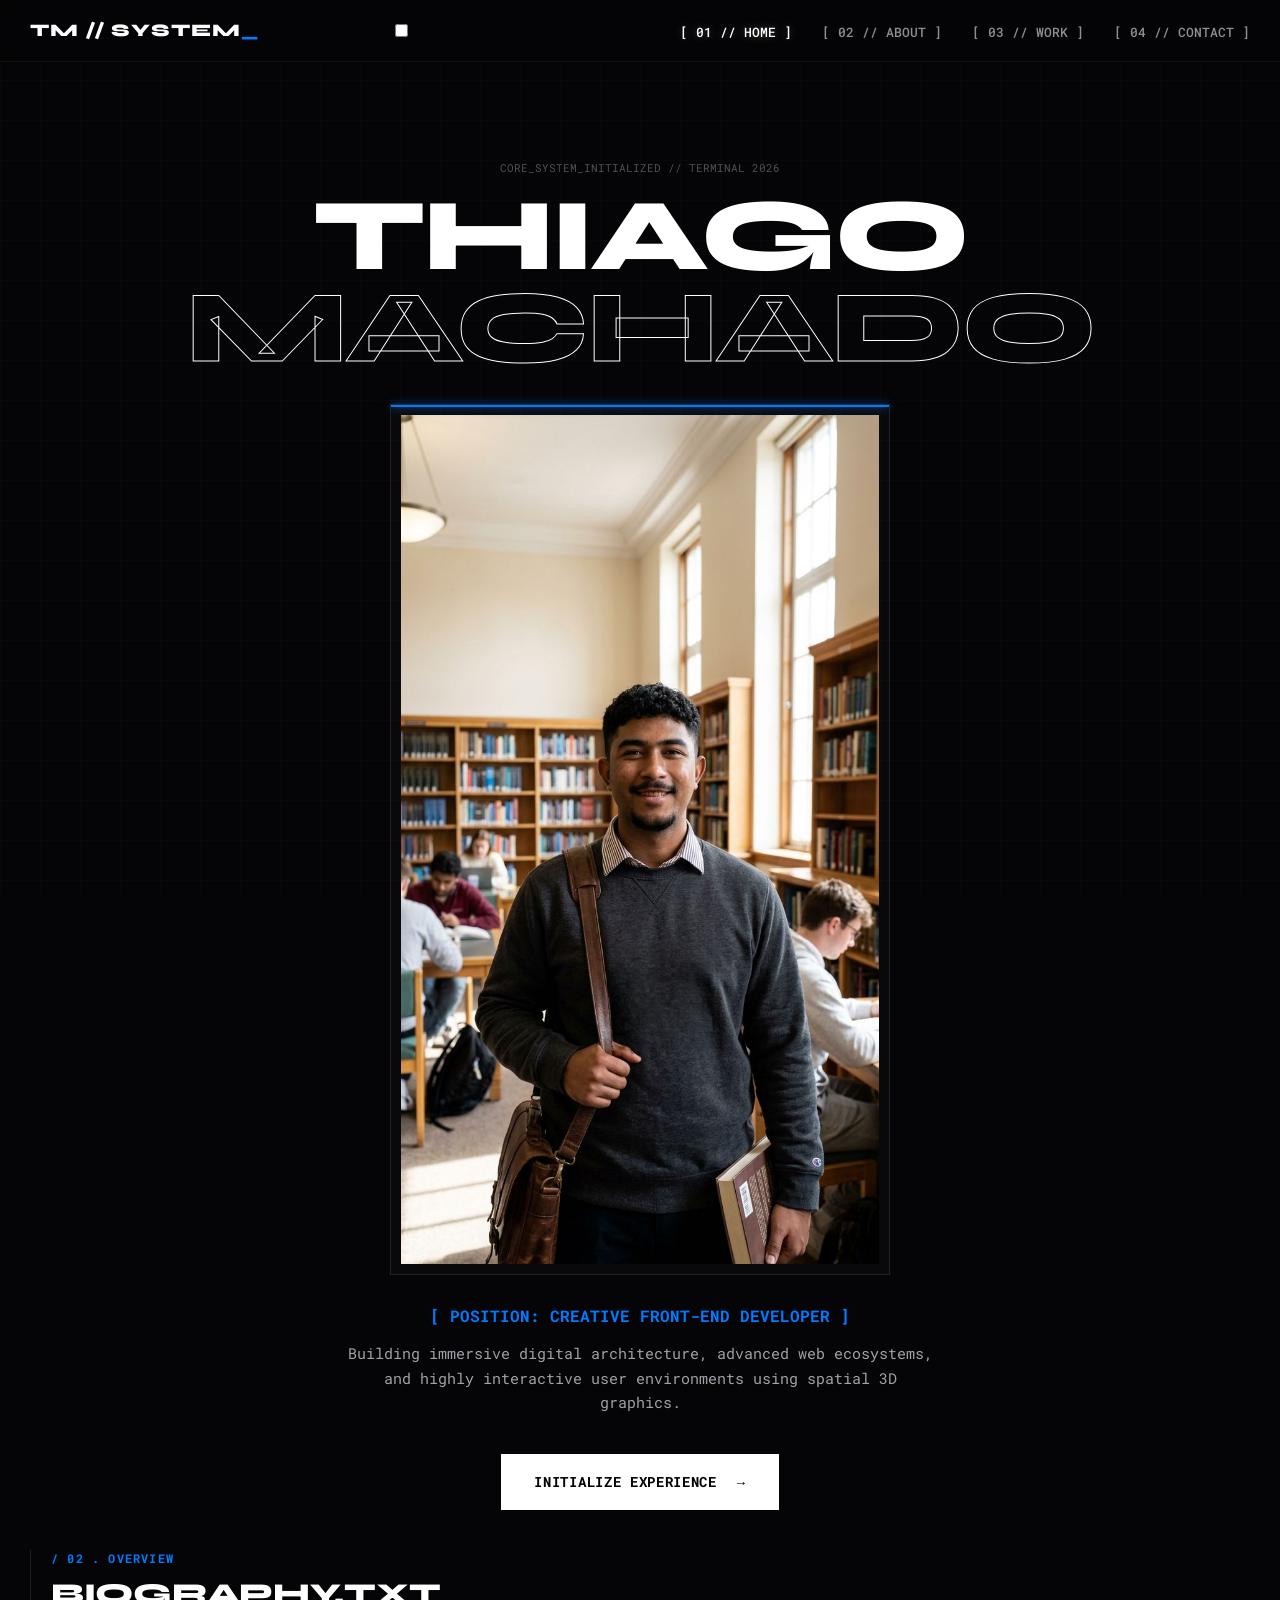
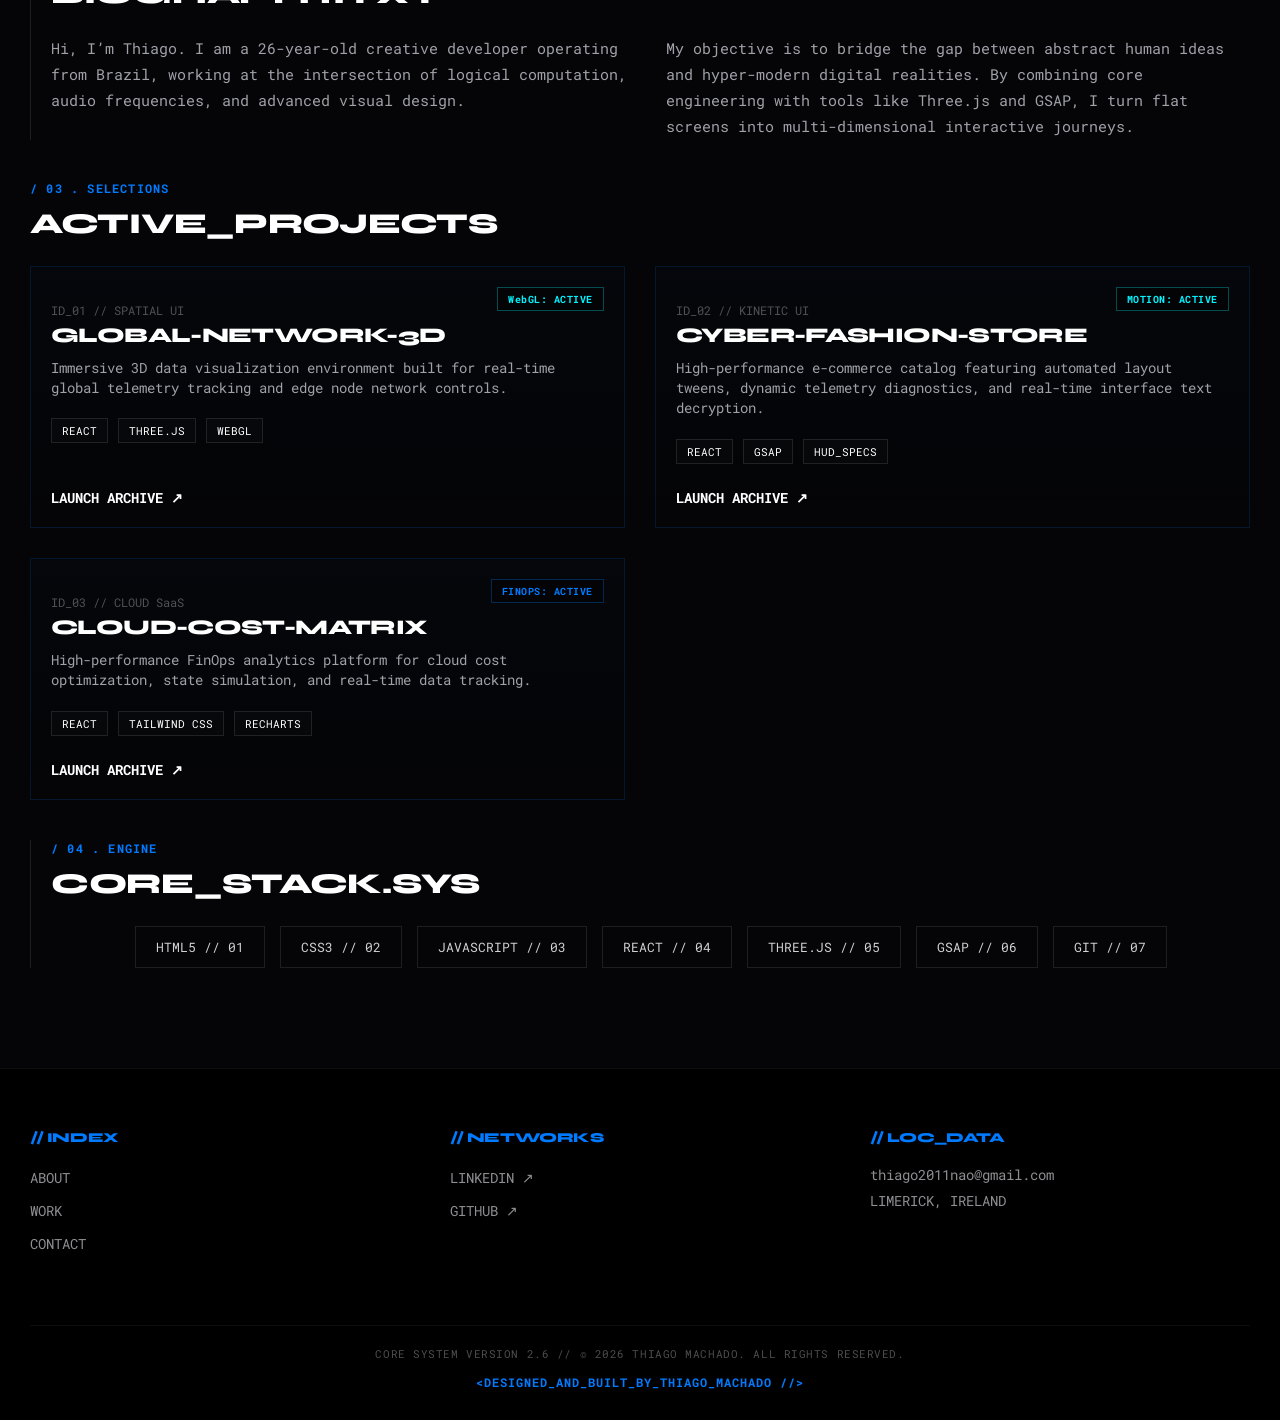
==== index.html @ 9a110689 "first commit: portfolio-website" ====
<!DOCTYPE html>
<html lang="en">
<head>
    <meta charset="UTF-8">
    <meta name="viewport" content="width=device-width, initial-scale=1.0">
    <title>THIAGO MACHADO // CREATIVE DEVELOPER</title>
    <link href="https://fonts.googleapis.com/css2?family=Roboto+Mono:wght@300;400;500&family=Syne:wght@700;800&display=swap" rel="stylesheet">
    <link rel="stylesheet" href="style.css">
</head>
<body>
    <div class="bg-grid-overlay"></div>

    <div id="terminal-overlay" class="terminal-overlay hidden">
        <div class="terminal-content">
            <div class="terminal-header">
                <span class="terminal-dot red"></span>
                <span class="terminal-dot yellow"></span>
                <span class="terminal-dot green"></span>
                <span class="terminal-title" id="terminal-title-text">INITIALIZING_MATRIX_STREAM.EXE</span>
            </div>
            <div id="terminal-body" class="terminal-body"></div>
        </div>
    </div>

    <div id="modal-id_01" class="project-modal-overlay hidden">
        <div class="project-modal-content">
            <div class="modal-close-btn">[ CLOSE_X ]</div>
            <div class="modal-meta">// ARCHIVE // ID_01</div>
            <h2 class="modal-project-title">GLOBAL-NETWORK-3D</h2>
            
            <div class="modal-scroll-area">
                <h3>// OVERVIEW</h3>
                <p>Global-Network 3D is an immersive WebGL visualization environment that renders real-time telemetry traffic across a digital holographic globe. Designed to eliminate cognitive fatigue when monitoring complex decentralized systems, it maps data packet trajectories directly onto spatial spherical coordinates.</p>
                
                <h3>// CORE FEATURES</h3>
                <ul>
                    <li><strong>Spatial Wireframe Globe:</strong> Built using matrix physics computations to project a lightweight vector topology of Earth natively in the browser.</li>
                    <li><strong>Reactive Points System:</strong> Employs 1,200 mathematical point coordinates memory-optimized via React Hooks to simulate live server nodes.</li>
                    <li><strong>Orbit Telemetry Controls:</strong> Integrated 360-degree interaction mechanics allowing seamless mouse drag and pan perspective changes.</li>
                </ul>

                <h3>// ENGINEERING STACK</h3>
                <p>React, Three.js, React Three Fiber, React Three Drei, Vite, and Lucide Icons.</p>
            </div>

            <a href="https://global-traffic-psi.vercel.app/" target="_blank" class="modal-live-btn">LAUNCH LIVE APPLICATION ↗</a>
        </div>
    </div>

    <div id="modal-id_02" class="project-modal-overlay hidden">
        <div class="project-modal-content">
            <div class="modal-close-btn">[ CLOSE_X ]</div>
            <div class="modal-meta">// ARCHIVE // ID_02</div>
            <h2 class="modal-project-title">CYBER-FASHION-STORE</h2>
            
            <div class="modal-scroll-area">
                <h3>// OVERVIEW</h3>
                <p>Cyber-Fashion Store is a high-performance conceptual retail experience engineered to showcase kinetic UI choreography and advanced layout states. The ecosystem replaces static e-commerce components with specialized text-scrambling decryptors and fluid telemetry graphs to maximize aesthetic user interaction.</p>
                
                <h3>// CORE FEATURES</h3>
                <ul>
                    <li><strong>Kinetic Motion Engines:</strong> Orchestrated multi-element micro-interactions using timeline tweens to guarantee layout recalculations render smoothly at 60 FPS.</li>
                    <li><strong>Custom Scramble Hook:</strong> Programmed a specialized data-scrambling algorithm that dynamically decrypts content arrays frame-by-frame on catalog navigation states.</li>
                    <li><strong>HUD Telemetry Diagnostics:</strong> Engineered reactive SVG indicator panels that map structural item load and thermal matrix capacities natively.</li>
                </ul>

                <h3>// ENGINEERING STACK</h3>
                <p>React, Vite, GSAP (GreenSock), SVG Vector Control, and Lucide Icons.</p>
            </div>

            <a href="https://neo-athletics.vercel.app/" target="_blank" class="modal-live-btn">LAUNCH LIVE APPLICATION ↗</a>
        </div>
    </div>

    <div id="modal-id_03" class="project-modal-overlay hidden">
        <div class="project-modal-content">
            <div class="modal-close-btn">[ CLOSE_X ]</div>
            <div class="modal-meta">// ARCHIVE // ID_03</div>
            <h2 class="modal-project-title">CLOUD-COST-MATRIX</h2>
            
            <div class="modal-scroll-area">
                <h3>// OVERVIEW</h3>
                <p>Cloud-Cost Matrix is a high-performance FinOps (Cloud Financial Operations) SaaS dashboard designed to bridge the gap between heavy infrastructure metrics and intuitive financial decisions. The main purpose is to eliminate dashboard fatigue for DevOps engineers and financial analysts by condensing multi-cloud expenses into an actionable, real-time interactive terminal.</p>
                
                <h3>// CORE FEATURES</h3>
                <ul>
                    <li><strong>Dynamic Simulation Engine:</strong> Built a reactive infrastructure forecasting tool using state-driven computation. Moving the slider recalculates projected costs across AWS, GCP, and Azure natively.</li>
                    <li><strong>Cyber-HUD Architecture:</strong> Designed a low-latency layout combining crisp typography with razor-sharp telemetry cards to maximize data density.</li>
                    <li><strong>Interactive Telemetry:</strong> Integrated analytical stream tracking with custom visual depth, allowing users to cross-examine historical multi-cloud spend trends.</li>
                </ul>

                <h3>// ENGINEERING STACK</h3>
                <p>React, Vite, Tailwind CSS (v4), Recharts, and Lucide Icons.</p>
            </div>

            <a href="https://cloud-cost-matrix.vercel.app/" target="_blank" class="modal-live-btn">LAUNCH LIVE APPLICATION ↗</a>
        </div>
    </div>

    <header id="main-header">
        <div class="header-container">
            <div class="logo">TM // SYSTEM<span>_</span></div>
            <input type="checkbox" id="menu-toggle" class="menu-checkbox">
            <label for="menu-toggle" class="hamburger-icon">
                <span class="line"></span>
                <span class="line"></span>
            </label>
            <nav class="main-nav">
                <ul>
                    <li><a href="index.html" class="active">[ 01 // HOME ]</a></li>
                    <li><a href="#about">[ 02 // ABOUT ]</a></li>
                    <li><a href="projects.html">[ 03 // WORK ]</a></li>
                    <li><a href="contact.html">[ 04 // CONTACT ]</a></li>
                </ul>
            </nav>
        </div>
    </header>

    <main class="grid-container">
        <section class="hero-section">
            <div class="hero-meta-text">CORE_SYSTEM_INITIALIZED // TERMINAL 2026</div>
            <h1 class="hero-title">THIAGO <br><span class="highlight">MACHADO</span></h1>
            
            <div class="hero-visual-container">
                <div class="glitch-scanner"></div>
                <img src="images/thiago_Image.png" alt="Picture Of Thiago Machado" class="hero-image">
            </div>

            <p class="hero-subtitle">[ POSITION: CREATIVE FRONT-END DEVELOPER ]</p>
            <p class="hero-description">
                Building immersive digital architecture, advanced web ecosystems, and highly interactive user environments using spatial 3D graphics.
            </p>
            <div class="cta-wrapper">
                <a href="projects.html" class="cta-button">
                    <span class="btn-text">INITIALIZE EXPERIENCE</span>
                    <span class="btn-arrow">→</span>
                </a>
            </div>
        </section>

        <section id="about" class="about-me tech-border">
            <div class="section-tag">/ 02 . OVERVIEW</div>
            <h2 class="section-title">BIOGRAPHY.TXT</h2>
            <div class="about-container">
                <p class="about-text">
                    Hi, I’m Thiago. I am a 26-year-old creative developer operating from Brazil, working at the intersection of logical computation, audio frequencies, and advanced visual design.
                </p>
                <p class="about-text">
                    My objective is to bridge the gap between abstract human ideas and hyper-modern digital realities. By combining core engineering with tools like Three.js and GSAP, I turn flat screens into multi-dimensional interactive journeys.
                </p>
            </div>
        </section>

        <section id="projects" class="featured-projects">
            <div class="section-tag">/ 03 . SELECTIONS</div>
            <h2 class="section-title">ACTIVE_PROJECTS</h2>
            <div class="projects-grid">
                
                <div class="project-card cyber-panel highlight-panel" style="position: relative; overflow: hidden; display: flex; flex-direction: column;">
                    <div style="position: absolute; top: 20px; right: 20px; color: #00f3ff; font-family: 'Roboto Mono', monospace; font-size: 0.65rem; font-weight: bold; border: 1px solid rgba(0, 243, 255, 0.3); padding: 4px 10px; background: rgba(5, 5, 7, 0.9); letter-spacing: 0.05em; z-index: 10;">
                        WebGL: ACTIVE
                    </div>
                    <div class="project-info" style="display: flex; flex-direction: column; flex-grow: 1; text-align: left; padding-top: 15px;">
                        <div class="project-num" style="font-size: 0.75rem; color: rgba(255,255,255,0.3); margin-bottom: 5px;">ID_01 // SPATIAL UI</div>
                        <h3>GLOBAL-NETWORK-3D</h3>
                        <p>Immersive 3D data visualization environment built for real-time global telemetry tracking and edge node network controls.</p>
                        
                        <div class="project-tags" style="display: flex; flex-wrap: wrap; gap: 10px; margin-bottom: 25px;">
                            <span style="font-size: 0.7rem; border: 1px solid rgba(255,255,255,0.1); padding: 4px 10px; color: #fff; background: rgba(255,255,255,0.01);">REACT</span>
                            <span style="font-size: 0.7rem; border: 1px solid rgba(255,255,255,0.1); padding: 4px 10px; color: #fff; background: rgba(255,255,255,0.01);">THREE.JS</span>
                            <span style="font-size: 0.7rem; border: 1px solid rgba(255,255,255,0.1); padding: 4px 10px; color: #fff; background: rgba(255,255,255,0.01);">WEBGL</span>
                        </div>
                        
                        <a href="#" class="interactive-trigger" data-project="id_01" style="display: inline-block; color: #fff; text-decoration: none; font-weight: bold; font-size: 0.85rem; margin-top: auto; position: relative; z-index: 100; cursor: pointer; width: fit-content;">LAUNCH ARCHIVE ↗</a>
                    </div>
                </div>

                <div class="project-card cyber-panel highlight-panel" style="position: relative; overflow: hidden; display: flex; flex-direction: column;">
                    <div style="position: absolute; top: 20px; right: 20px; color: #00f3ff; font-family: 'Roboto Mono', monospace; font-size: 0.65rem; font-weight: bold; border: 1px solid rgba(0, 243, 255, 0.3); padding: 4px 10px; background: rgba(5, 5, 7, 0.9); letter-spacing: 0.05em; z-index: 10;">
                        MOTION: ACTIVE
                    </div>
                    <div class="project-info" style="display: flex; flex-direction: column; flex-grow: 1; text-align: left; padding-top: 15px;">
                        <div class="project-num" style="font-size: 0.75rem; color: rgba(255,255,255,0.3); margin-bottom: 5px;">ID_02 // KINETIC UI</div>
                        <h3>CYBER-FASHION-STORE</h3>
                        <p>High-performance e-commerce catalog featuring automated layout tweens, dynamic telemetry diagnostics, and real-time interface text decryption.</p>
                        
                        <div class="project-tags" style="display: flex; flex-wrap: wrap; gap: 10px; margin-bottom: 25px;">
                            <span style="font-size: 0.7rem; border: 1px solid rgba(255,255,255,0.1); padding: 4px 10px; color: #fff; background: rgba(255,255,255,0.01);">REACT</span>
                            <span style="font-size: 0.7rem; border: 1px solid rgba(255,255,255,0.1); padding: 4px 10px; color: #fff; background: rgba(255,255,255,0.01);">GSAP</span>
                            <span style="font-size: 0.7rem; border: 1px solid rgba(255,255,255,0.1); padding: 4px 10px; color: #fff; background: rgba(255,255,255,0.01);">HUD_SPECS</span>
                        </div>
                        
                        <a href="#" class="interactive-trigger" data-project="id_02" style="display: inline-block; color: #fff; text-decoration: none; font-weight: bold; font-size: 0.85rem; margin-top: auto; position: relative; z-index: 100; cursor: pointer; width: fit-content;">LAUNCH ARCHIVE ↗</a>
                    </div>
                </div>

                <div class="project-card cyber-panel highlight-panel" style="position: relative; overflow: hidden; display: flex; flex-direction: column;">
                    <div style="position: absolute; top: 20px; right: 20px; color: #007BFF; font-family: 'Roboto Mono', monospace; font-size: 0.65rem; font-weight: bold; border: 1px solid rgba(0, 123, 255, 0.3); padding: 4px 10px; background: rgba(5, 5, 7, 0.9); letter-spacing: 0.05em; z-index: 10;">
                        FINOPS: ACTIVE
                    </div>
                    <div class="project-info" style="display: flex; flex-direction: column; flex-grow: 1; text-align: left; padding-top: 15px;">
                        <div class="project-num" style="font-size: 0.75rem; color: rgba(255,255,255,0.3); margin-bottom: 5px;">ID_03 // CLOUD SaaS</div>
                        <h3>CLOUD-COST-MATRIX</h3>
                        <p>High-performance FinOps analytics platform for cloud cost optimization, state simulation, and real-time data tracking.</p>
                        
                        <div class="project-tags" style="display: flex; flex-wrap: wrap; gap: 10px; margin-bottom: 25px;">
                            <span style="font-size: 0.7rem; border: 1px solid rgba(255,255,255,0.1); padding: 4px 10px; color: #fff; background: rgba(255,255,255,0.01);">REACT</span>
                            <span style="font-size: 0.7rem; border: 1px solid rgba(255,255,255,0.1); padding: 4px 10px; color: #fff; background: rgba(255,255,255,0.01);">TAILWIND CSS</span>
                            <span style="font-size: 0.7rem; border: 1px solid rgba(255,255,255,0.1); padding: 4px 10px; color: #fff; background: rgba(255,255,255,0.01);">RECHARTS</span>
                        </div>
                        
                        <a href="#" class="interactive-trigger" data-project="id_03" style="display: inline-block; color: #fff; text-decoration: none; font-weight: bold; font-size: 0.85rem; margin-top: auto; position: relative; z-index: 100; cursor: pointer; width: fit-content;">LAUNCH ARCHIVE ↗</a>
                    </div>
                </div>

            </div>
        </section>

        <section id="skills" class="tech-stack tech-border">
            <div class="section-tag">/ 04 . ENGINE</div>
            <h2 class="section-title">CORE_STACK.SYS</h2>
            <div class="skills-container">
                <div class="skill-badge">HTML5 // 01</div>
                <div class="skill-badge">CSS3 // 02</div>
                <div class="skill-badge">JAVASCRIPT // 03</div>
                <div class="skill-badge">REACT // 04</div>
                <div class="skill-badge">THREE.JS // 05</div>
                <div class="skill-badge">GSAP // 06</div>
                <div class="skill-badge">GIT // 07</div>
            </div>
        </section>
    </main>

    <footer id="main-footer">
        <div class="footer-grid">
            <div class="footer-col">
                <h4>// INDEX</h4>
                <ul>
                    <li><a href="#about">ABOUT</a></li>
                    <li><a href="projects.html">WORK</a></li>
                    <li><a href="contact.html">CONTACT</a></li>
                </ul>
            </div>
            <div class="footer-col">
                <h4>// NETWORKS</h4>
                <ul>
                    <li><a href="https://www.linkedin.com/in/thiago-machado-7018361ba/">LINKEDIN ↗</a></li>
                    <li><a href="https://github.com/dashboard">GITHUB ↗</a></li>
                </ul>
            </div>
            <div class="footer-col">
                <h4>// LOC_DATA</h4>
                <p class="tech-data">thiago2011nao@gmail.com</p>
                <p class="tech-data">LIMERICK, IRELAND</p>
            </div>
        </div>
        <div class="copyright" style="display: flex; flex-direction: column; gap: 8px; align-items: center;">
            <p>CORE SYSTEM VERSION 2.6 // © 2026 THIAGO MACHADO. ALL RIGHTS RESERVED.</p>
            <p style="font-size: 0.75rem; color: #007BFF; letter-spacing: 1px; font-weight: bold; margin-top: 5px; font-family: 'Roboto Mono', monospace;">
                &lt;DESIGNED_AND_BUILT_BY_THIAGO_MACHADO //&gt;
            </p>
        </div>
    </footer>

    <script>
        document.addEventListener("DOMContentLoaded", () => {
            const triggers = document.querySelectorAll(".interactive-trigger");
            const terminalOverlay = document.getElementById("terminal-overlay");
            const terminalBody = document.getElementById("terminal-body");
            const terminalTitleText = document.getElementById("terminal-title-text");

            const projectLogs = {
                id_01: {
                    title: "INITIALIZING_SPATIAL_GLOBO_STREAM.EXE",
                    lines: [
                        ">> INITIALIZING THREE.JS WEBGL RENDER BUFFER...",
                        ">> ALLOCATING MEMORY FOR 1,200 SPATIAL GEOMETRY POINTS...",
                        ">> STABILIZING 3D ORBITPERSPECTIVE INTERACTION LAYER... [OK]",
                        ">> COMPILING LIVE SAT-NODE METRICS...",
                        ">> SUCCESS: 3D DATA VIEW INTEGRITY SECURED. OPENING FILE_ID_01..."
                    ]
                },
                // ADICIONADO: LOG DO TERMINAL DO SEGUNDO PROJETO
                id_02: {
                    title: "INITIALIZING_KINETIC_MOTION_DECRYPT.EXE",
                    lines: [
                        ">> CONFIGURING TIMELINE TWEEN ANIMATION BUFFERS...",
                        ">> FETCHING INTERFACE ELEMENT GRAPH CORES...",
                        ">> PARSING CUSTOM SCRAMBLE HOOK DATA STREAMS... [OK]",
                        ">> INTEGRATING REACTIVE HUD TELEMETRY INDICATORS...",
                        ">> SUCCESS: MOTION CORE STABILIZED. CONFIGURING FILE_ID_02..."
                    ]
                },
                id_03: {
                    title: "INITIALIZING_MATRIX_STREAM.EXE",
                    lines: [
                        ">> INITIALIZING MATRIX DATA ACCESS PROTOCOLS...",
                        ">> STATUS: CONNECTING LOCAL HOST ARCHIVE...",
                        ">> ENCRYPTING SUBSYSTEM INFRASTRUCTURE LAYERS... [OK]",
                        ">> MOUNTING FINOPS ANALYTICS READOUT MODULES...",
                        ">> SUCCESS: DATA INTEGRITY VERIFIED. OPENING FILE_ID_03..."
                    ]
                }
            };

            triggers.forEach(trigger => {
                trigger.addEventListener("click", (e) => {
                    e.preventDefault();
                    
                    const projectId = trigger.getAttribute("data-project");
                    const logConfig = projectLogs[projectId];
                    const targetModal = document.getElementById(`modal-${projectId}`);

                    if (!logConfig || !targetModal) return;

                    terminalTitleText.textContent = logConfig.title;
                    terminalOverlay.classList.remove("hidden");
                    terminalBody.innerHTML = "";

                    let currentLine = 0;

                    const logInterval = setInterval(() => {
                        if (currentLine < logConfig.lines.length) {
                            const lineElement = document.createElement("p");
                            lineElement.className = "terminal-line";
                            lineElement.textContent = logConfig.lines[currentLine];
                            
                            if (logConfig.lines[currentLine].includes("[OK]") || logConfig.lines[currentLine].includes("SUCCESS")) {
                                lineElement.style.color = "#007BFF";
                                lineElement.style.fontWeight = "bold";
                            }
                            
                            terminalBody.appendChild(lineElement);
                            terminalBody.scrollTop = terminalBody.scrollHeight;
                            currentLine++;
                        } else {
                            clearInterval(logInterval);
                            
                            setTimeout(() => {
                                terminalOverlay.classList.add("hidden");
                                targetModal.classList.remove("hidden");
                                document.body.style.overflow = "hidden";
                            }, 400);
                        }
                    }, 200);
                });
            });

            document.querySelectorAll(".modal-close-btn").forEach(closeBtn => {
                closeBtn.addEventListener("click", () => {
                    closeBtn.closest(".project-modal-overlay").classList.add("hidden");
                    document.body.style.overflow = "auto";
                });
            });

            document.querySelectorAll(".project-modal-overlay").forEach(modalOverlay => {
                modalOverlay.addEventListener("click", (e) => {
                    if (e.target === modalOverlay) {
                        modalOverlay.classList.add("hidden");
                        document.body.style.overflow = "auto";
                    }
                });
            });
        });
    </script>
</body>
</html>
---- style.css ----
/* ==========================================================================
   RESET & SYSTEM DEFINITIONS
   ========================================================================== */
* {
    box-sizing: border-box;
    margin: 0;
    padding: 0;
}

html {
    scroll-behavior: smooth;
}

body {
    /* Fontes mono-espaçadas e geométricas dão o ar de sistema operacional futurista */
    font-family: 'Roboto Mono', monospace; 
    background-color: #050507; /* Preto profundo "OLED" */
    color: #d1d1d6;
    overflow-x: hidden;
    position: relative;
}

/* Grade de fundo sutil estilo HUD militar ou ficção científica */
.bg-grid-overlay {
    position: fixed;
    top: 0;
    left: 0;
    width: 100%;
    height: 100%;
    background-image: 
        linear-gradient(rgba(255, 255, 255, 0.015) 1px, transparent 1px),
        linear-gradient(90deg, rgba(255, 255, 255, 0.015) 1px, transparent 1px);
    background-size: 40px 40px;
    z-index: -1;
    pointer-events: none;
}

img {
    max-width: 100%;
    height: auto;
    filter: grayscale(0%) contrast(100%); 
    transition: filter 0.5s cubic-bezier(0.25, 1, 0.5, 1);
}

/* Tipografia */
h1, h2, h3, h4 {
    font-family: 'Syne', sans-serif;
    font-weight: 800;
    text-transform: uppercase;
    letter-spacing: -0.03em;
    color: #ffffff;
}

/* Layout Grid Central */
.grid-container {
    display: grid;
    grid-template-columns: repeat(12, 1fr);
    gap: 40px 20px;
    max-width: 1300px;
    margin: 60px auto;
    padding: 0 30px;
}

.hero-section, .about-me, .featured-projects, .tech-stack {
    grid-column: 1 / -1;
}

/* Detalhes de Linhas e Identificação de Seção */
.section-tag {
    font-size: 0.75rem;
    color: #007BFF; /* Tom de azul elétrico neon */
    font-weight: bold;
    margin-bottom: 10px;
    letter-spacing: 0.1em;
}

.tech-border {
    border-left: 1px solid rgba(255, 255, 255, 0.1);
    padding-left: 20px;
}

/* ==========================================================================
   HEADER & NAVIGATION (GLASSMORPHISM)
   ========================================================================== */
#main-header {
    background-color: rgba(5, 5, 7, 0.7);
    backdrop-filter: blur(12px); /* Efeito de vidro borrado */
    -webkit-backdrop-filter: blur(12px);
    border-bottom: 1px solid rgba(255, 255, 255, 0.05);
    position: fixed;
    top: 0;
    width: 100%;
    z-index: 100;
    padding: 20px 0;
}

.header-container {
    display: flex;
    justify-content: space-between;
    align-items: center;
    max-width: 1300px;
    margin: 0 auto;
    padding: 0 30px;
}

.logo {
    font-family: 'Syne', sans-serif;
    font-size: 1.1rem;
    font-weight: 800;
    color: #fff;
    letter-spacing: 0.05em;
}

.logo span {
    color: #007BFF;
    animation: blink 1s infinite alternate;
}

@keyframes blink { 0% { opacity: 0; } 100% { opacity: 1; } }

.main-nav ul {
    list-style: none;
    display: flex;
    gap: 30px;
}

.main-nav ul li a {
    color: #8e8e93;
    text-decoration: none;
    font-size: 0.8rem;
    font-weight: 500;
    transition: color 0.3s;
}

.main-nav ul li a:hover, .main-nav ul li a.active {
    color: #ffffff;
    text-shadow: 0 0 10px rgba(255,255,255,0.3);
}

/* ==========================================================================
   HERO SECTION
   ========================================================================== */
.hero-section {
    padding-top: 100px;
    display: flex;
    flex-direction: column;
    align-items: center;    
    text-align: center;     
}

.hero-meta-text {
    font-size: 0.7rem;
    color: rgba(255, 255, 255, 0.3);
    margin-bottom: 15px;
}

.hero-title {
    font-size: clamp(3rem, 8vw, 7rem); /* Escala perfeitamente conforme o tamanho da tela */
    line-height: 0.9;
    margin-bottom: 30px;
}

.hero-title .highlight {
    color: transparent;
    -webkit-text-stroke: 1px #fff; /* Texto vazado estilo UNVRS */
}

.hero-visual-container {
    width: 100%;
    max-width: 500px;
    position: relative;
    border: 1px solid rgba(255,255,255,0.1);
    padding: 10px;
    background: rgba(255,255,255,0.02);
    margin: 0 auto 30px auto; 
    display: flex;
    justify-content: center;
    align-items: center;
}

/* Linha horizontal de scan hacker simulada */
.glitch-scanner {
    position: absolute;
    top: 0; left: 0; width: 100%; height: 2px;
    background: #007BFF;
    box-shadow: 0 0 10px #007BFF;
    animation: scan 4s linear infinite;
    z-index: 2;
}

@keyframes scan { 
    0% { top: 0%; } 
    50% { top: 100%; } 
    100% { top: 0%; } 
}

.hero-subtitle {
    font-size: 1rem;
    font-weight: bold;
    color: #007BFF;
    margin-bottom: 15px;
}

.hero-description {
    max-width: 600px;
    font-size: 0.95rem;
    line-height: 1.6;
    color: #a1a1aa;
    margin-bottom: 40px;
}

/* Botão Estilo Terminal Interativo */
.cta-button {
    display: inline-flex;
    align-items: center;
    gap: 20px;
    background-color: #ffffff;
    color: #000000;
    text-decoration: none;
    padding: 18px 32px;
    font-size: 0.85rem;
    font-weight: bold;
    letter-spacing: 0.05em;
    border: 1px solid #ffffff;
    transition: all 0.4s cubic-bezier(0.16, 1, 0.3, 1);
}

.cta-button:hover {
    background-color: transparent;
    color: #ffffff;
    box-shadow: 0 0 25px rgba(255, 255, 255, 0.2);
}

/* ==========================================================================
   ABOUT & BIO
   ========================================================================== */
.section-title {
    font-size: 1.8rem;
    margin-bottom: 25px;
    letter-spacing: -0.01em;
}

.about-container {
    display: grid;
    grid-template-columns: 1fr 1fr;
    gap: 30px;
    text-align: left;
}

.about-text {
    font-size: 0.95rem;
    line-height: 1.7;
    color: #a1a1aa;
}

/* ==========================================================================
   PROJECTS CARDS (CYBER-PANEL)
   ========================================================================== */
.projects-grid {
    display: grid;
    grid-template-columns: repeat(2, 1fr);
    gap: 30px;
    text-align: left;
}

.cyber-panel {
    background: rgba(255, 255, 255, 0.02);
    border: 1px solid rgba(255, 255, 255, 0.05);
    padding: 20px;
    position: relative;
    transition: all 0.4s ease;
}

.cyber-panel:hover {
    border-color: rgba(0, 123, 255, 0.4);
    background: rgba(255, 255, 255, 0.03);
    transform: translateY(-5px);
}

.project-img-container {
    position: relative;
    overflow: hidden;
    border: 1px solid rgba(255, 255, 255, 0.05);
    margin-bottom: 20px;
}

.card-overlay-data {
    position: absolute;
    bottom: 10px;
    right: 10px;
    background: rgba(0,0,0,0.8);
    font-size: 0.65rem;
    padding: 4px 8px;
    border: 1px solid rgba(255,255,255,0.2);
    color: #007BFF;
}

.project-num {
    font-size: 0.75rem;
    color: rgba(255,255,255,0.3);
    margin-bottom: 5px;
}

.cyber-panel h3 {
    font-size: 1.3rem;
    margin-bottom: 10px;
}

.cyber-panel p {
    font-size: 0.85rem;
    color: #a1a1aa;
    line-height: 1.5;
    margin-bottom: 20px;
}

.project-tags {
    display: flex;
    flex-wrap: wrap;
    gap: 10px;
    margin-bottom: 25px;
}

.project-tags span {
    font-size: 0.7rem;
    border: 1px solid rgba(255,255,255,0.1);
    padding: 4px 10px;
    color: #fff;
    background: rgba(255,255,255,0.01);
}

.view-project-link {
    font-size: 0.8rem;
    color: #fff;
    text-decoration: none;
    font-weight: bold;
    display: inline-block;
    transition: color 0.3s;
}

.view-project-link:hover {
    color: #007BFF;
}

/* Modificação sutil para destacar visualmente o painel FinOps na lista */
.highlight-panel {
    border: 1px solid rgba(0, 123, 255, 0.15) !important;
    background: linear-gradient(180deg, rgba(0, 123, 255, 0.02) 0%, rgba(0, 0, 0, 0) 100%);
}

.highlight-panel:hover {
    box-shadow: 0 0 30px rgba(0, 123, 255, 0.08);
}

/* ==========================================================================
   SKILLS / CORE TECH
   ========================================================================== */
.skills-container {
    display: flex;
    flex-wrap: wrap;
    gap: 15px;
    justify-content: center;
}

.skill-badge {
    font-size: 0.8rem;
    background: transparent;
    border: 1px solid rgba(255, 255, 255, 0.1);
    color: #d1d1d6;
    padding: 12px 20px;
    transition: all 0.3s;
}

.skill-badge:hover {
    background: #ffffff;
    color: #000000;
    border-color: #ffffff;
    transform: scale(1.05);
}

/* ==========================================================================
   FOOTER STYLING
   ========================================================================== */
#main-footer {
    background-color: #000000;
    border-top: 1px solid rgba(255, 255, 255, 0.05);
    padding: 60px 30px 30px 30px;
    margin-top: 100px;
}

.footer-grid {
    display: grid;
    grid-template-columns: repeat(3, 1fr);
    gap: 40px;
    max-width: 1300px;
    margin: 0 auto;
    text-align: left;
}

.footer-col h4 {
    font-size: 0.85rem;
    color: #007BFF;
    margin-bottom: 20px;
}

.footer-col ul {
    list-style: none;
}

.footer-col ul li {
    margin-bottom: 12px;
}

.footer-col ul li a, .tech-data {
    color: #8e8e93;
    text-decoration: none;
    font-size: 0.85rem;
    transition: color 0.3s;
}

.footer-col ul li a:hover {
    color: #fff;
}

.tech-data {
    display: block;
    margin-bottom: 8px;
}

.copyright {
    text-align: center;
    margin-top: 60px;
    padding-top: 20px;
    border-top: 1px solid rgba(255, 255, 255, 0.05);
    font-size: 0.7rem;
    color: rgba(255, 255, 255, 0.3);
    letter-spacing: 0.05em;
}

/* ==========================================================================
   TERMINAL OVERLAY INTERACTIVE MECHANICS (MECÂNICA DO LOG)
   ========================================================================== */
.terminal-overlay {
    position: fixed;
    top: 0;
    left: 0;
    width: 100vw;
    height: 100vh;
    background: rgba(5, 5, 7, 0.85);
    backdrop-filter: blur(15px);
    -webkit-backdrop-filter: blur(15px);
    display: flex;
    justify-content: center;
    align-items: center;
    z-index: 9999; /* Garante que fica por cima absoluto de tudo */
    transition: opacity 0.3s ease;
}

.terminal-overlay.hidden {
    display: none;
    opacity: 0;
    pointer-events: none;
}

.terminal-content {
    width: 90%;
    max-width: 650px;
    background: #0c0c12;
    border: 1px solid rgba(0, 123, 255, 0.3);
    box-shadow: 0 0 40px rgba(0, 123, 255, 0.15);
    font-family: 'Roboto Mono', monospace;
}

.terminal-header {
    background: rgba(255, 255, 255, 0.02);
    border-bottom: 1px solid rgba(255, 255, 255, 0.05);
    padding: 12px 15px;
    display: flex;
    align-items: center;
    gap: 8px;
}

.terminal-dot {
    width: 10px;
    height: 10px;
    border-radius: 50%;
}
.terminal-dot.red { background: #ff5f56; }
.terminal-dot.yellow { background: #ffbd2e; }
.terminal-dot.green { background: #27c93f; }

.terminal-title {
    font-size: 0.7rem;
    color: rgba(255, 255, 255, 0.4);
    margin-left: 10px;
    letter-spacing: 0.05em;
}

.terminal-body {
    padding: 20px;
    height: 250px;
    overflow-y: auto;
    display: flex;
    flex-direction: column;
    gap: 8px;
}

.terminal-line {
    font-size: 0.8rem;
    color: #a1a1aa;
    line-height: 1.5;
    white-space: nowrap;
    overflow: hidden;
}

/* ==========================================================================
   MEDIA QUERIES (RESPONSIVIDADE)
   ========================================================================== */
@media (max-width: 900px) {
    .about-container {
        grid-template-columns: 1fr;
    }
    .projects-grid {
        grid-template-columns: 1fr;
    }
    .footer-grid {
        grid-template-columns: 1fr;
        gap: 30px;
    }
}

@media (max-width: 600px) {
    .header-container { padding: 0 20px; }
    
    .hamburger-icon {
        display: flex;
        flex-direction: column;
        gap: 6px;
        cursor: pointer;
        z-index: 110;
    }
    .hamburger-icon .line {
        display: block;
        width: 25px;
        height: 1px;
        background-color: #fff;
        transition: 0.3s;
    }
    
    .main-nav {
        display: none;
        width: 100vw;
        height: 100vh;
        position: fixed;
        top: 0; left: 0;
        background-color: rgba(5, 5, 7, 0.98);
        backdrop-filter: blur(20px);
        align-items: center;
        justify-content: center;
        z-index: 105;
    }
    
    .main-nav ul {
        flex-direction: column;
        align-items: center;
        gap: 40px;
    }
    
    .main-nav ul li a {
        font-size: 1.2rem;
    }

    .menu-checkbox:checked ~ .main-nav {
        display: flex;
    }
    
    .menu-checkbox:checked ~ .hamburger-icon .line:nth-child(1) {
        transform: translateY(3.5px) rotate(45deg);
    }
    .menu-checkbox:checked ~ .hamburger-icon .line:nth-child(2) {
        transform: translateY(-3.5px) rotate(-45deg);
    }
}
/* ==========================================================================
   PROJECT METADATA MODAL (BOX DE INFORMAÇÕES)
   ========================================================================== */
.project-modal-overlay {
    position: fixed;
    top: 0;
    left: 0;
    width: 100vw;
    height: 100vh;
    background: rgba(5, 5, 7, 0.85);
    backdrop-filter: blur(15px);
    -webkit-backdrop-filter: blur(15px);
    display: flex;
    justify-content: center;
    align-items: center;
    z-index: 10000; /* Acima do header fixo */
}

.project-modal-content {
    width: 90%;
    max-width: 600px;
    background: #0b0b0e;
    border: 1px solid rgba(255, 255, 255, 0.08);
    box-shadow: 0 20px 50px rgba(0, 0, 0, 0.5);
    padding: 35px;
    position: relative;
    font-family: 'Roboto Mono', monospace;
    text-align: left;
}

.project-modal-overlay.hidden {
    display: none !important;
}

/* Botão de Fechar Estilo Sistema Operacional */
.modal-close-btn {
    position: absolute;
    top: 20px;
    right: 25px;
    font-size: 0.8rem;
    color: rgba(255, 255, 255, 0.3);
    cursor: pointer;
    transition: color 0.3s;
}

.modal-close-btn:hover {
    color: #ff5f56; /* Tom vermelho de alerta ao cancelar */
}

.modal-meta {
    font-size: 0.7rem;
    color: #007BFF;
    font-weight: bold;
    margin-bottom: 5px;
    letter-spacing: 0.1em;
}

.modal-project-title {
    font-size: 1.8rem;
    color: #fff;
    margin-bottom: 25px;
    border-bottom: 1px solid rgba(255, 255, 255, 0.05);
    padding-bottom: 15px;
}

/* Área de Rolagem de Texto */
.modal-scroll-area {
    max-height: 350px;
    overflow-y: auto;
    padding-right: 15px;
    margin-bottom: 30px;
}

/* Customização sutil do scrollbar interno do box */
.modal-scroll-area::-webkit-scrollbar {
    width: 4px;
}
.modal-scroll-area::-webkit-scrollbar-thumb {
    background: rgba(255, 255, 255, 0.1);
}

.modal-scroll-area h3 {
    font-size: 0.85rem;
    color: rgba(255, 255, 255, 0.5);
    margin: 20px 0 10px 0;
    letter-spacing: 0.05em;
}

.modal-scroll-area p {
    font-size: 0.9rem;
    line-height: 1.6;
    color: #a1a1aa;
}

.modal-scroll-area ul {
    list-style: none;
    padding-left: 0;
}

.modal-scroll-area ul li {
    font-size: 0.85rem;
    line-height: 1.6;
    color: #a1a1aa;
    margin-bottom: 12px;
    position: relative;
    padding-left: 15px;
}

.modal-scroll-area ul li::before {
    content: "▫";
    position: absolute;
    left: 0;
    color: #007BFF;
}

/* Botão de Redirecionamento da Vercel */
.modal-live-btn {
    display: block;
    width: 100%;
    background: #ffffff;
    color: #000000;
    text-decoration: none;
    text-align: center;
    padding: 15px 0;
    font-size: 0.85rem;
    font-weight: bold;
    letter-spacing: 0.05em;
    transition: all 0.3s ease;
    border: 1px solid #ffffff;
}

.modal-live-btn:hover {
    background: transparent;
    color: #ffffff;
    box-shadow: 0 0 20px rgba(255, 255, 255, 0.1);
}
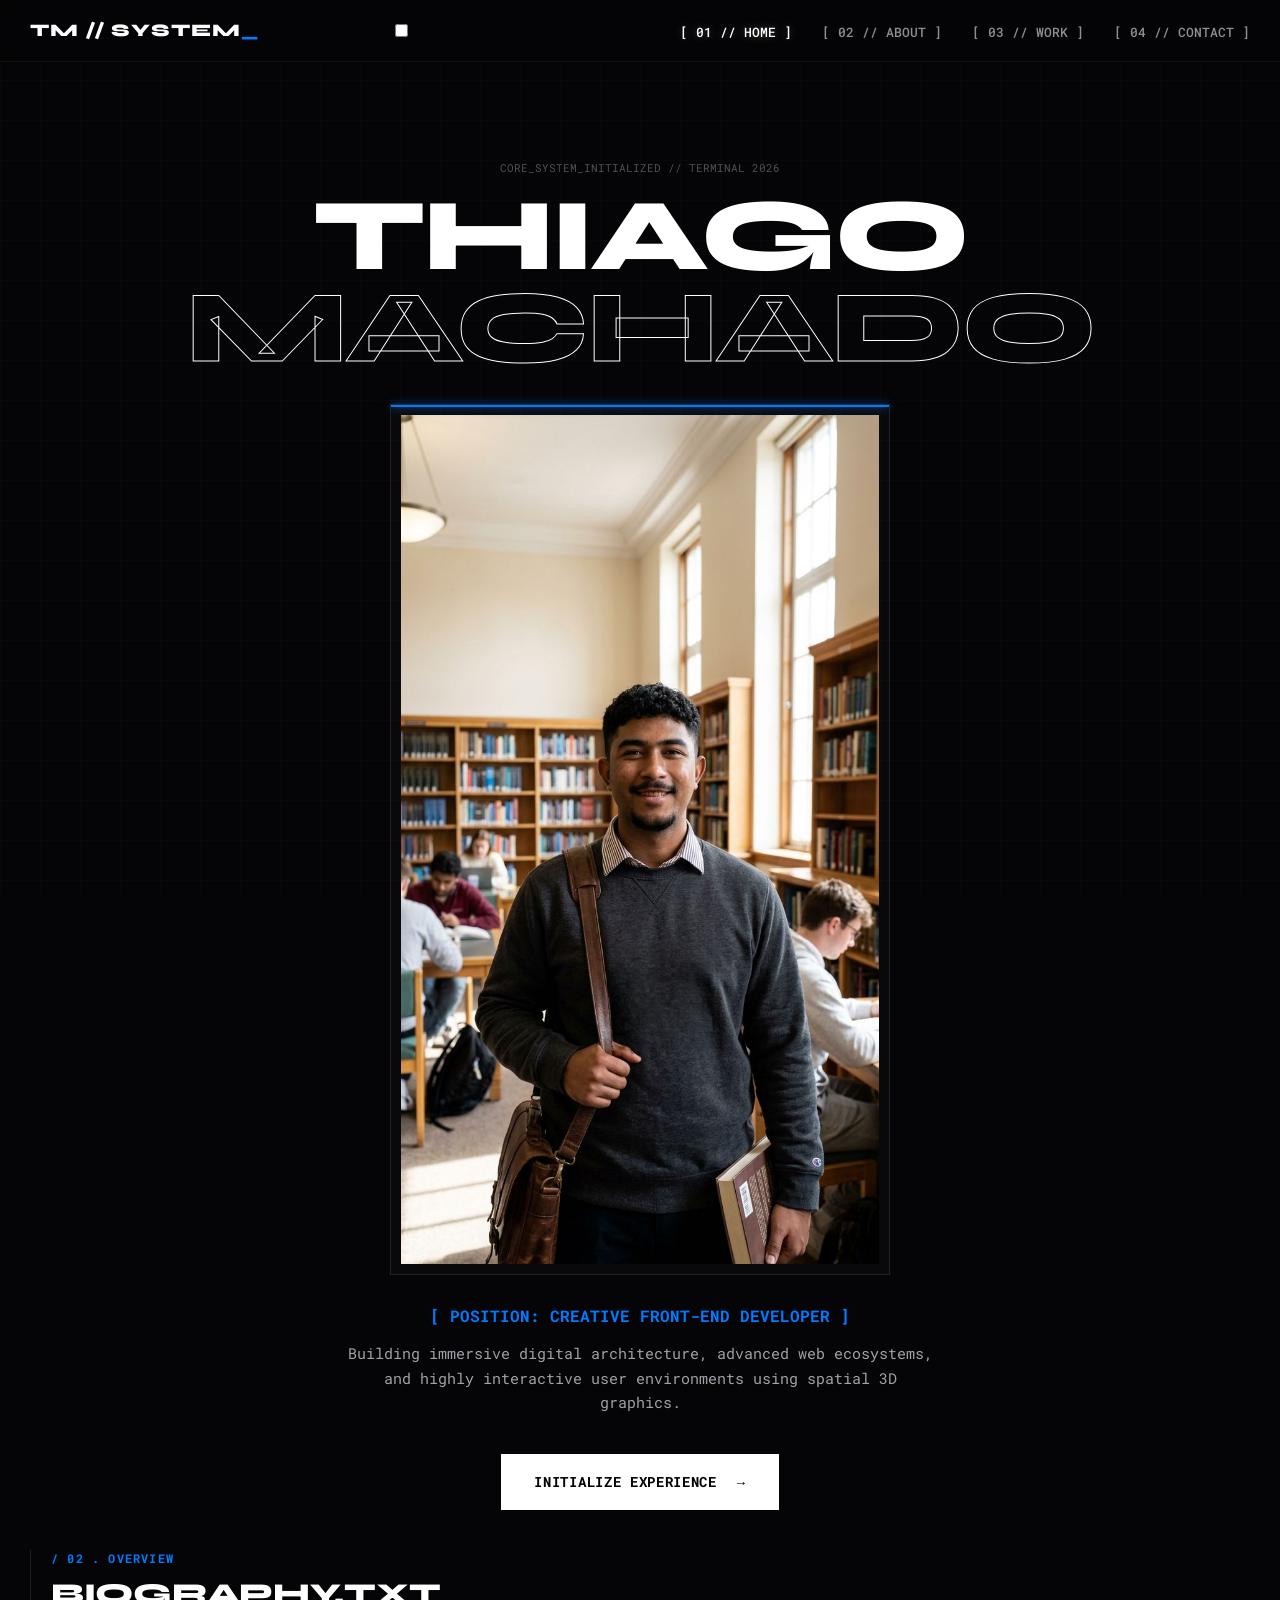
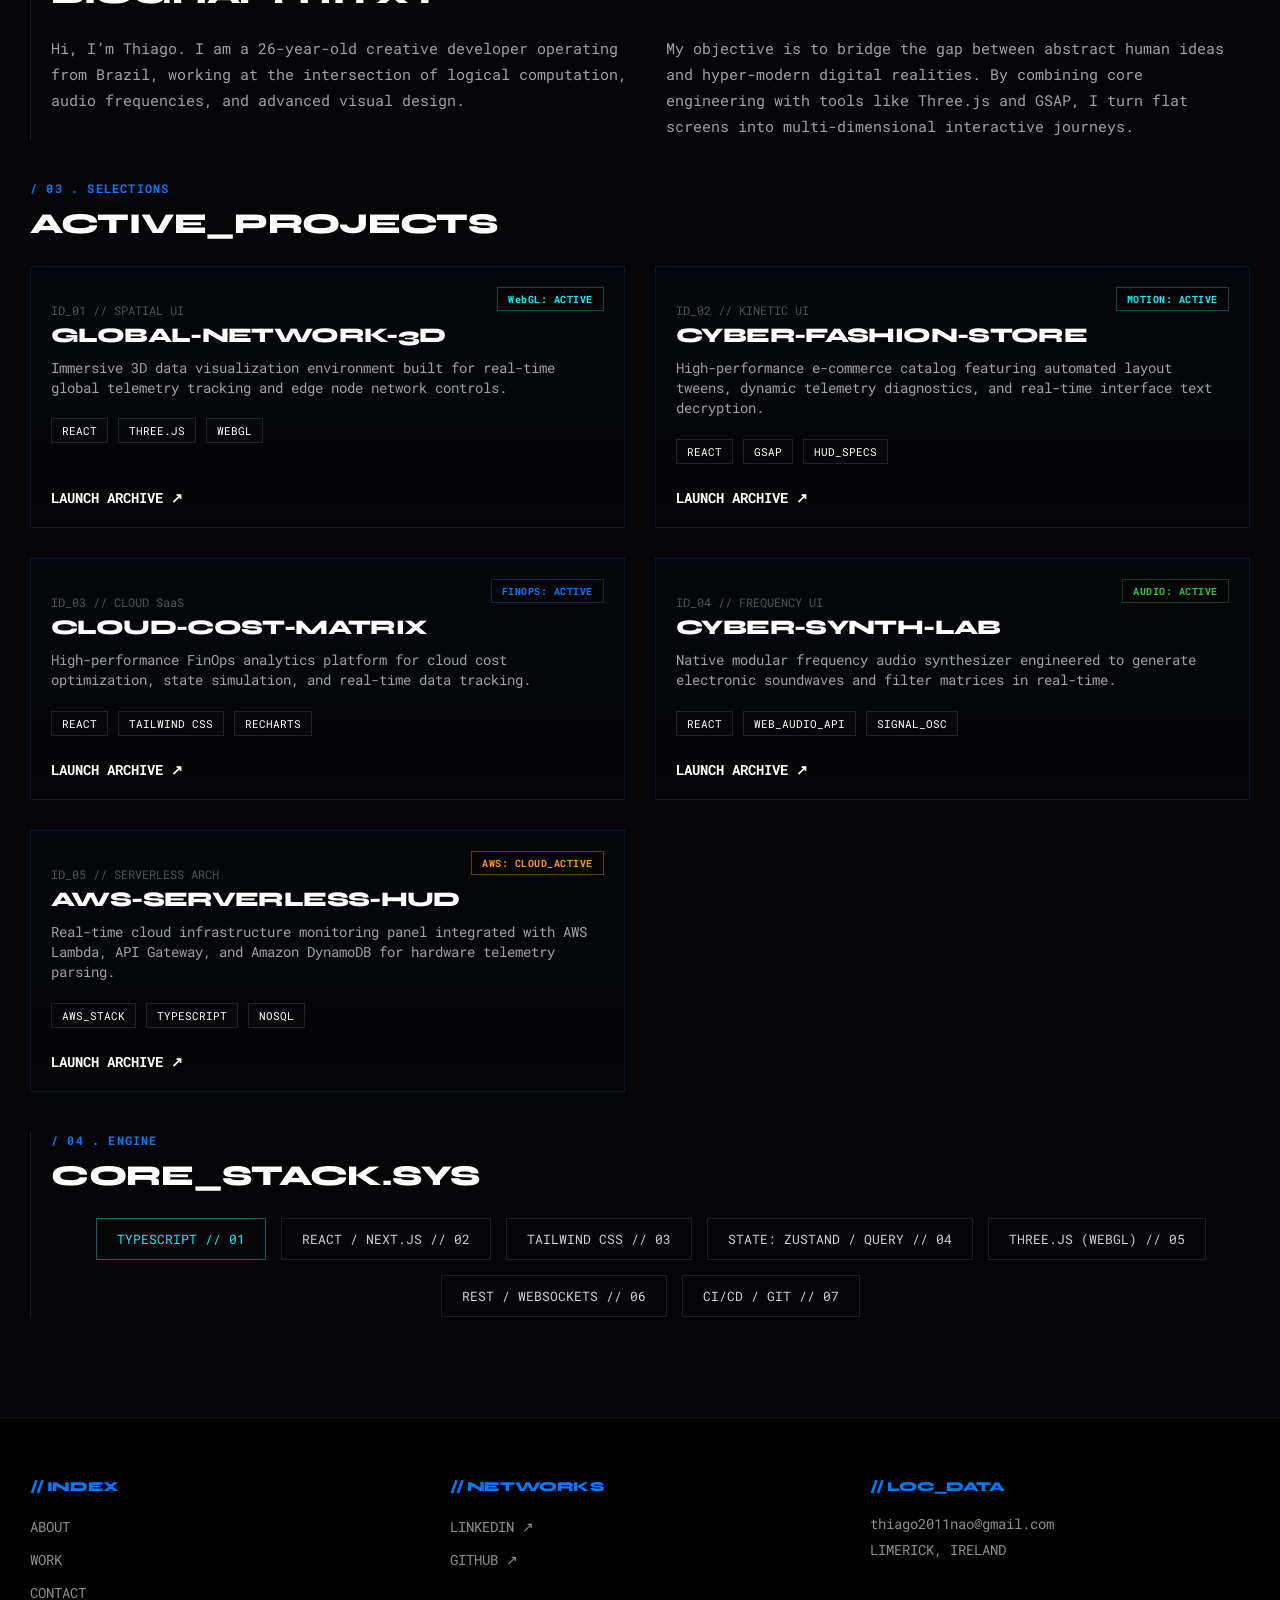
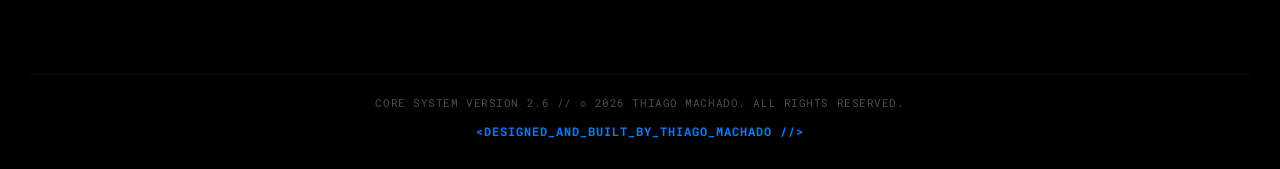
==== commit fc354736: "git att website 2" ====
--- a/index.html
+++ b/index.html
@@ -68,7 +68,7 @@
                 <p>React, Vite, GSAP (GreenSock), SVG Vector Control, and Lucide Icons.</p>
             </div>
 
-            <a href="https://neo-athletics.vercel.app/" target="_blank" class="modal-live-btn">LAUNCH LIVE APPLICATION ↗</a>
+            <a href="https://cyber-fashion-store.vercel.app" target="_blank" class="modal-live-btn">LAUNCH LIVE APPLICATION ↗</a>
         </div>
     </div>
 
@@ -94,6 +94,56 @@
             </div>
 
             <a href="https://cloud-cost-matrix.vercel.app/" target="_blank" class="modal-live-btn">LAUNCH LIVE APPLICATION ↗</a>
+        </div>
+    </div>
+
+    <div id="modal-id_04" class="project-modal-overlay hidden">
+        <div class="project-modal-content">
+            <div class="modal-close-btn">[ CLOSE_X ]</div>
+            <div class="modal-meta">// ARCHIVE // ID_04</div>
+            <h2 class="modal-project-title">CYBER-SYNTH-LAB</h2>
+            
+            <div class="modal-scroll-area">
+                <h3>// OVERVIEW</h3>
+                <p>Cyber-Synth Lab is an advanced browser-based modular audio workstation designed to process native low-latency mathematical wave frequencies. Moving away from heavy sound sampling assets, the application leverages raw hardware synthesis protocols to translate matrix interactions into fluid electronic soundscapes.</p>
+                
+                <h3>// CORE FEATURES</h3>
+                <ul>
+                    <li><strong>Native Signal Processing:</strong> Engineered custom audio routing links utilizing the native Web Audio API to bypass traditional sound file loading structures.</li>
+                    <li><strong>Multi-Wave Oscillators:</strong> Developed dynamic audio nodes allowing instantaneous shifts between Sine, Square, Sawtooth, and Triangle structural acoustic sound waves.</li>
+                    <li><strong>Matrix Poly-Pads:</strong> Built a performance-optimized 16-step grid system configured with precise mathematical frequency registers (Hz) mapping key musical pitch environments.</li>
+                </ul>
+
+                <h3>// ENGINEERING STACK</h3>
+                <p>React, Vite, Web Audio API, Native Audio Nodes, and Lucide Icons.</p>
+            </div>
+
+            <a href="https://cyber-synth-three.vercel.app/" target="_blank" class="modal-live-btn">LAUNCH LIVE APPLICATION ↗</a>
+        </div>
+    </div>
+
+    <div id="modal-id_05" class="project-modal-overlay hidden">
+        <div class="project-modal-content">
+            <div class="modal-close-btn">[ CLOSE_X ]</div>
+            <div class="modal-meta">// ARCHIVE // ID_05</div>
+            <h2 class="modal-project-title">AWS-SERVERLESS-HUD</h2>
+            
+            <div class="modal-scroll-area">
+                <h3>// OVERVIEW</h3>
+                <p>AWS-Serverless HUD is a high-performance mission control dashboard engineered to monitor cloud infrastructure telemetry in real-time. Built entirely on top of an event-driven serverless architecture, the pipeline ingests raw computational metrics directly from decentralized servers down into an interactive monitoring display.</p>
+                
+                <h3>// CORE FEATURES</h3>
+                <ul>
+                    <li><strong>Intelligent Auto-Sync (Polling):</strong> Features an active 5-second asynchronous state sync managed via background data caching, preventing UI lag or unnecessary thread re-renders.</li>
+                    <li><strong>Serverless Compute Pipeline:</strong> Integrated an HTTP route system pulling live JSON logs dynamically through cloud routines using asynchronous modern ES Modules.</li>
+                    <li><strong>Granular IAM Protocols:</strong> Secure database handshaking configured under the strict cloud Principle of Least Privilege, isolating read operations cleanly.</li>
+                </ul>
+
+                <h3>// ENGINEERING STACK</h3>
+                <p>React, TypeScript, Vite, TanStack Query (React Query), AWS Lambda, AWS API Gateway, and Amazon DynamoDB (NoSQL).</p>
+            </div>
+
+            <a href="https://github.com/thiagopetronilo/Cloud-Metrics-HUD" target="_blank" class="modal-live-btn">LAUNCH LIVE APPLICATION ↗</a>
         </div>
     </div>
 
@@ -213,6 +263,44 @@
                     </div>
                 </div>
 
+                <div class="project-card cyber-panel highlight-panel" style="position: relative; overflow: hidden; display: flex; flex-direction: column;">
+                    <div style="position: absolute; top: 20px; right: 20px; color: #27c93f; font-family: 'Roboto Mono', monospace; font-size: 0.65rem; font-weight: bold; border: 1px solid rgba(39, 201, 63, 0.3); padding: 4px 10px; background: rgba(5, 5, 7, 0.9); letter-spacing: 0.05em; z-index: 10;">
+                        AUDIO: ACTIVE
+                    </div>
+                    <div class="project-info" style="display: flex; flex-direction: column; flex-grow: 1; text-align: left; padding-top: 15px;">
+                        <div class="project-num" style="font-size: 0.75rem; color: rgba(255,255,255,0.3); margin-bottom: 5px;">ID_04 // FREQUENCY UI</div>
+                        <h3>CYBER-SYNTH-LAB</h3>
+                        <p>Native modular frequency audio synthesizer engineered to generate electronic soundwaves and filter matrices in real-time.</p>
+                        
+                        <div class="project-tags" style="display: flex; flex-wrap: wrap; gap: 10px; margin-bottom: 25px;">
+                            <span style="font-size: 0.7rem; border: 1px solid rgba(255,255,255,0.1); padding: 4px 10px; color: #fff; background: rgba(255,255,255,0.01);">REACT</span>
+                            <span style="font-size: 0.7rem; border: 1px solid rgba(255,255,255,0.1); padding: 4px 10px; color: #fff; background: rgba(255,255,255,0.01);">WEB_AUDIO_API</span>
+                            <span style="font-size: 0.7rem; border: 1px solid rgba(255,255,255,0.1); padding: 4px 10px; color: #fff; background: rgba(255,255,255,0.01);">SIGNAL_OSC</span>
+                        </div>
+                        
+                        <a href="#" class="interactive-trigger" data-project="id_04" style="display: inline-block; color: #fff; text-decoration: none; font-weight: bold; font-size: 0.85rem; margin-top: auto; position: relative; z-index: 100; cursor: pointer; width: fit-content;">LAUNCH ARCHIVE ↗</a>
+                    </div>
+                </div>
+
+                <div class="project-card cyber-panel highlight-panel" style="position: relative; overflow: hidden; display: flex; flex-direction: column;">
+                    <div style="position: absolute; top: 20px; right: 20px; color: #ff9900; font-family: 'Roboto Mono', monospace; font-size: 0.65rem; font-weight: bold; border: 1px solid rgba(255, 153, 0, 0.4); padding: 4px 10px; background: rgba(5, 5, 7, 0.9); letter-spacing: 0.05em; z-index: 10;">
+                        AWS: CLOUD_ACTIVE
+                    </div>
+                    <div class="project-info" style="display: flex; flex-direction: column; flex-grow: 1; text-align: left; padding-top: 15px;">
+                        <div class="project-num" style="font-size: 0.75rem; color: rgba(255,255,255,0.3); margin-bottom: 5px;">ID_05 // SERVERLESS ARCH</div>
+                        <h3>AWS-SERVERLESS-HUD</h3>
+                        <p>Real-time cloud infrastructure monitoring panel integrated with AWS Lambda, API Gateway, and Amazon DynamoDB for hardware telemetry parsing.</p>
+                        
+                        <div class="project-tags" style="display: flex; flex-wrap: wrap; gap: 10px; margin-bottom: 25px;">
+                            <span style="font-size: 0.7rem; border: 1px solid rgba(255,255,255,0.1); padding: 4px 10px; color: #fff; background: rgba(255,255,255,0.01);">AWS_STACK</span>
+                            <span style="font-size: 0.7rem; border: 1px solid rgba(255,255,255,0.1); padding: 4px 10px; color: #fff; background: rgba(255,255,255,0.01);">TYPESCRIPT</span>
+                            <span style="font-size: 0.7rem; border: 1px solid rgba(255,255,255,0.1); padding: 4px 10px; color: #fff; background: rgba(255,255,255,0.01);">NOSQL</span>
+                        </div>
+                        
+                        <a href="#" class="interactive-trigger" data-project="id_05" style="display: inline-block; color: #fff; text-decoration: none; font-weight: bold; font-size: 0.85rem; margin-top: auto; position: relative; z-index: 100; cursor: pointer; width: fit-content;">LAUNCH ARCHIVE ↗</a>
+                    </div>
+                </div>
+
             </div>
         </section>
 
@@ -220,13 +308,13 @@
             <div class="section-tag">/ 04 . ENGINE</div>
             <h2 class="section-title">CORE_STACK.SYS</h2>
             <div class="skills-container">
-                <div class="skill-badge">HTML5 // 01</div>
-                <div class="skill-badge">CSS3 // 02</div>
-                <div class="skill-badge">JAVASCRIPT // 03</div>
-                <div class="skill-badge">REACT // 04</div>
-                <div class="skill-badge">THREE.JS // 05</div>
-                <div class="skill-badge">GSAP // 06</div>
-                <div class="skill-badge">GIT // 07</div>
+                <div class="skill-badge" style="color: #00f3ff; border-color: rgba(0, 243, 255, 0.4);">TYPESCRIPT // 01</div>
+                <div class="skill-badge">REACT / NEXT.JS // 02</div>
+                <div class="skill-badge">TAILWIND CSS // 03</div>
+                <div class="skill-badge">STATE: ZUSTAND / QUERY // 04</div>
+                <div class="skill-badge">THREE.JS (WEBGL) // 05</div>
+                <div class="skill-badge">REST / WEBSOCKETS // 06</div>
+                <div class="skill-badge">CI/CD / GIT // 07</div>
             </div>
         </section>
     </main>
@@ -244,8 +332,8 @@
             <div class="footer-col">
                 <h4>// NETWORKS</h4>
                 <ul>
-                    <li><a href="https://www.linkedin.com/in/thiago-machado-7018361ba/">LINKEDIN ↗</a></li>
-                    <li><a href="https://github.com/dashboard">GITHUB ↗</a></li>
+                    <li><a href="#">LINKEDIN ↗</a></li>
+                    <li><a href="#">GITHUB ↗</a></li>
                 </ul>
             </div>
             <div class="footer-col">
@@ -280,7 +368,6 @@
                         ">> SUCCESS: 3D DATA VIEW INTEGRITY SECURED. OPENING FILE_ID_01..."
                     ]
                 },
-                // ADICIONADO: LOG DO TERMINAL DO SEGUNDO PROJETO
                 id_02: {
                     title: "INITIALIZING_KINETIC_MOTION_DECRYPT.EXE",
                     lines: [
@@ -299,6 +386,26 @@
                         ">> ENCRYPTING SUBSYSTEM INFRASTRUCTURE LAYERS... [OK]",
                         ">> MOUNTING FINOPS ANALYTICS READOUT MODULES...",
                         ">> SUCCESS: DATA INTEGRITY VERIFIED. OPENING FILE_ID_03..."
+                    ]
+                },
+                id_04: {
+                    title: "INITIALIZING_AUDIO_HARDWARE_SYNTH.EXE",
+                    lines: [
+                        ">> MOUNTING NATIVE WEB AUDIO CONTEXT ENGINE...",
+                        ">> CONFIGURING OSCILLATOR WAVEFORM MATRIX ROUTERS...",
+                        ">> DETECTING HARDWARE LATENCY CHANNELS... [OK]",
+                        ">> ALLOCATING FREQUENCY NODE REGISTERS (Hz)...",
+                        ">> SUCCESS: LOW_LATENCY SIGNAL MAP SECURED. OPENING FILE_ID_04..."
+                    ]
+                },
+                id_05: {
+                    title: "INITIALIZING_AWS_CLOUD_METRICS_UPLINK.EXE",
+                    lines: [
+                        ">> ESTABLISHING HANDSHAKE WITH EU-WEST-1 (DUBLIN)...",
+                        ">> VERIFYING GRANULAR IAM PRIVILEGES (DYNAMODB_READ)... [OK]",
+                        ">> TRIGGERING ASYNCHRONOUS AWS LAMBDA ROUTINES...",
+                        ">> PARSING LIVE HARDWARE TELEMETRY STREAM...",
+                        ">> SUCCESS: SERVERLESS PIPELINE SECURED. DEPLOYING HUD_ID_05..."
                     ]
                 }
             };
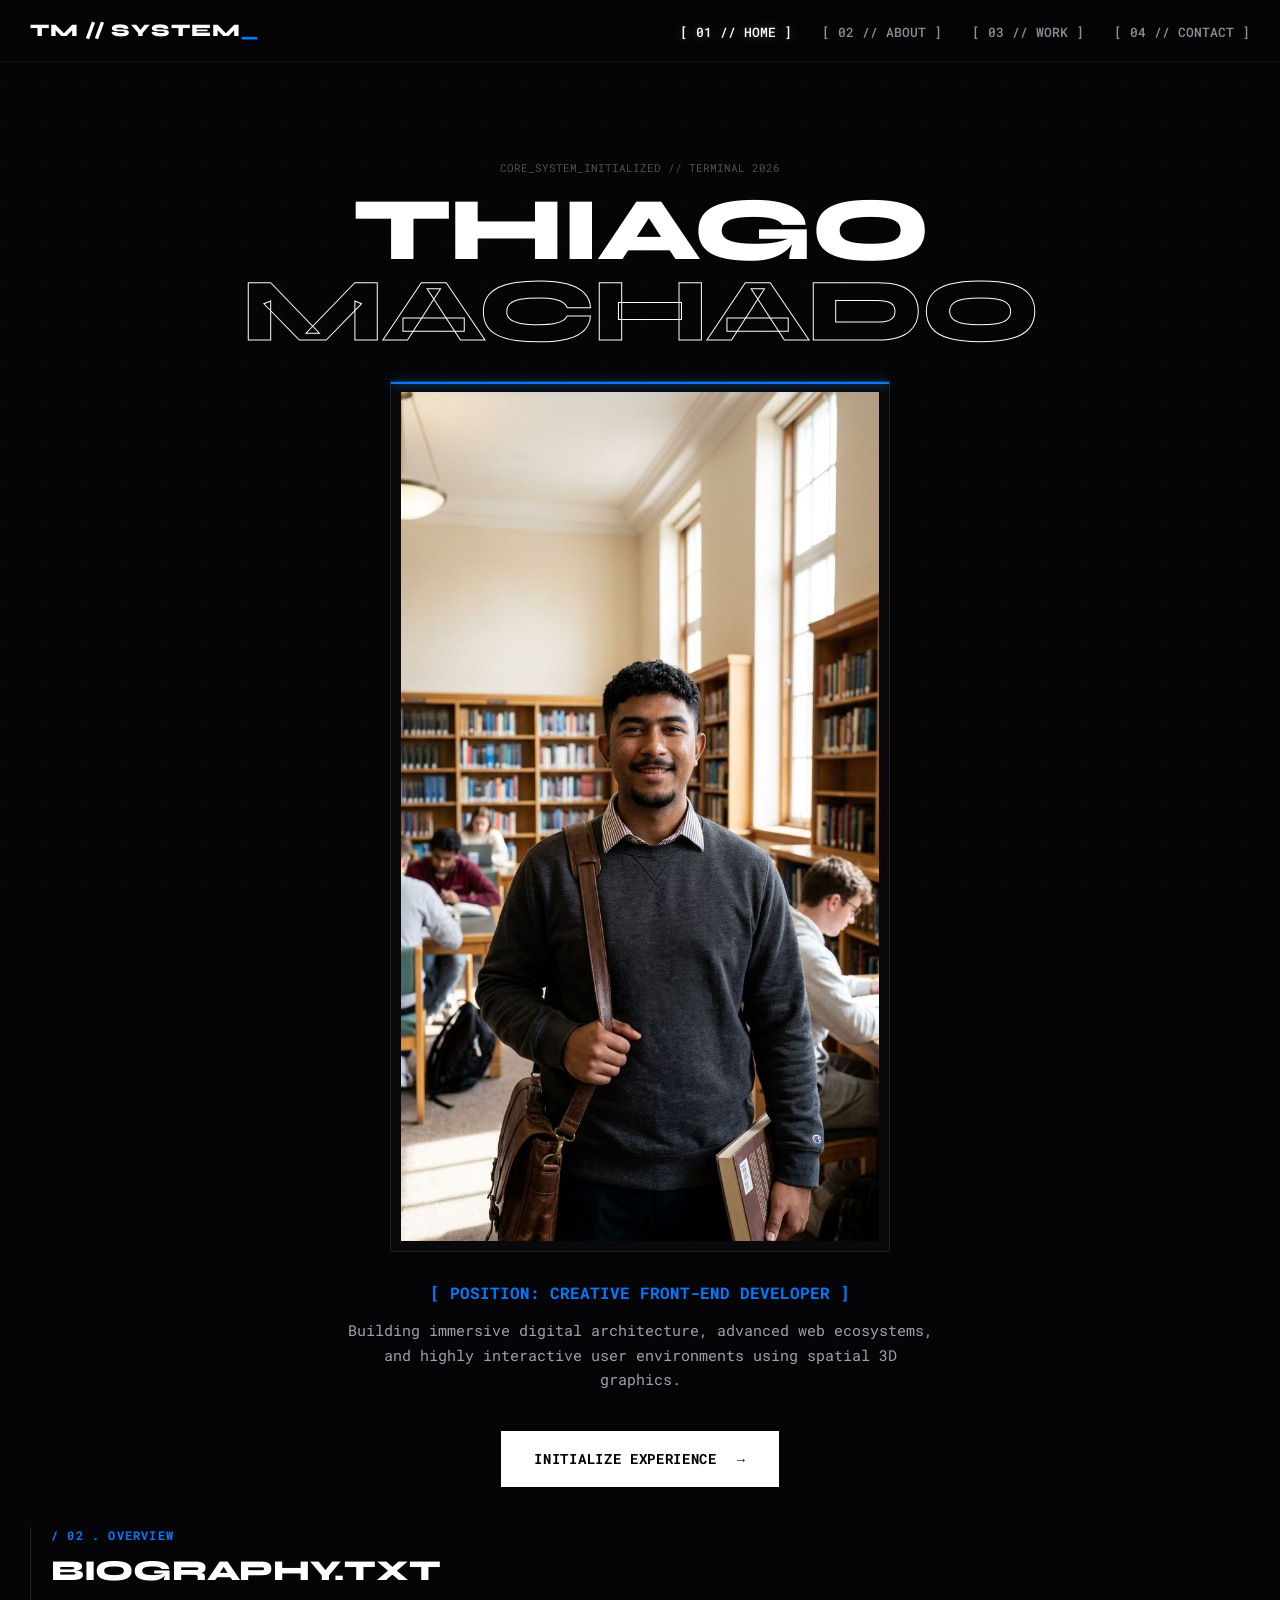
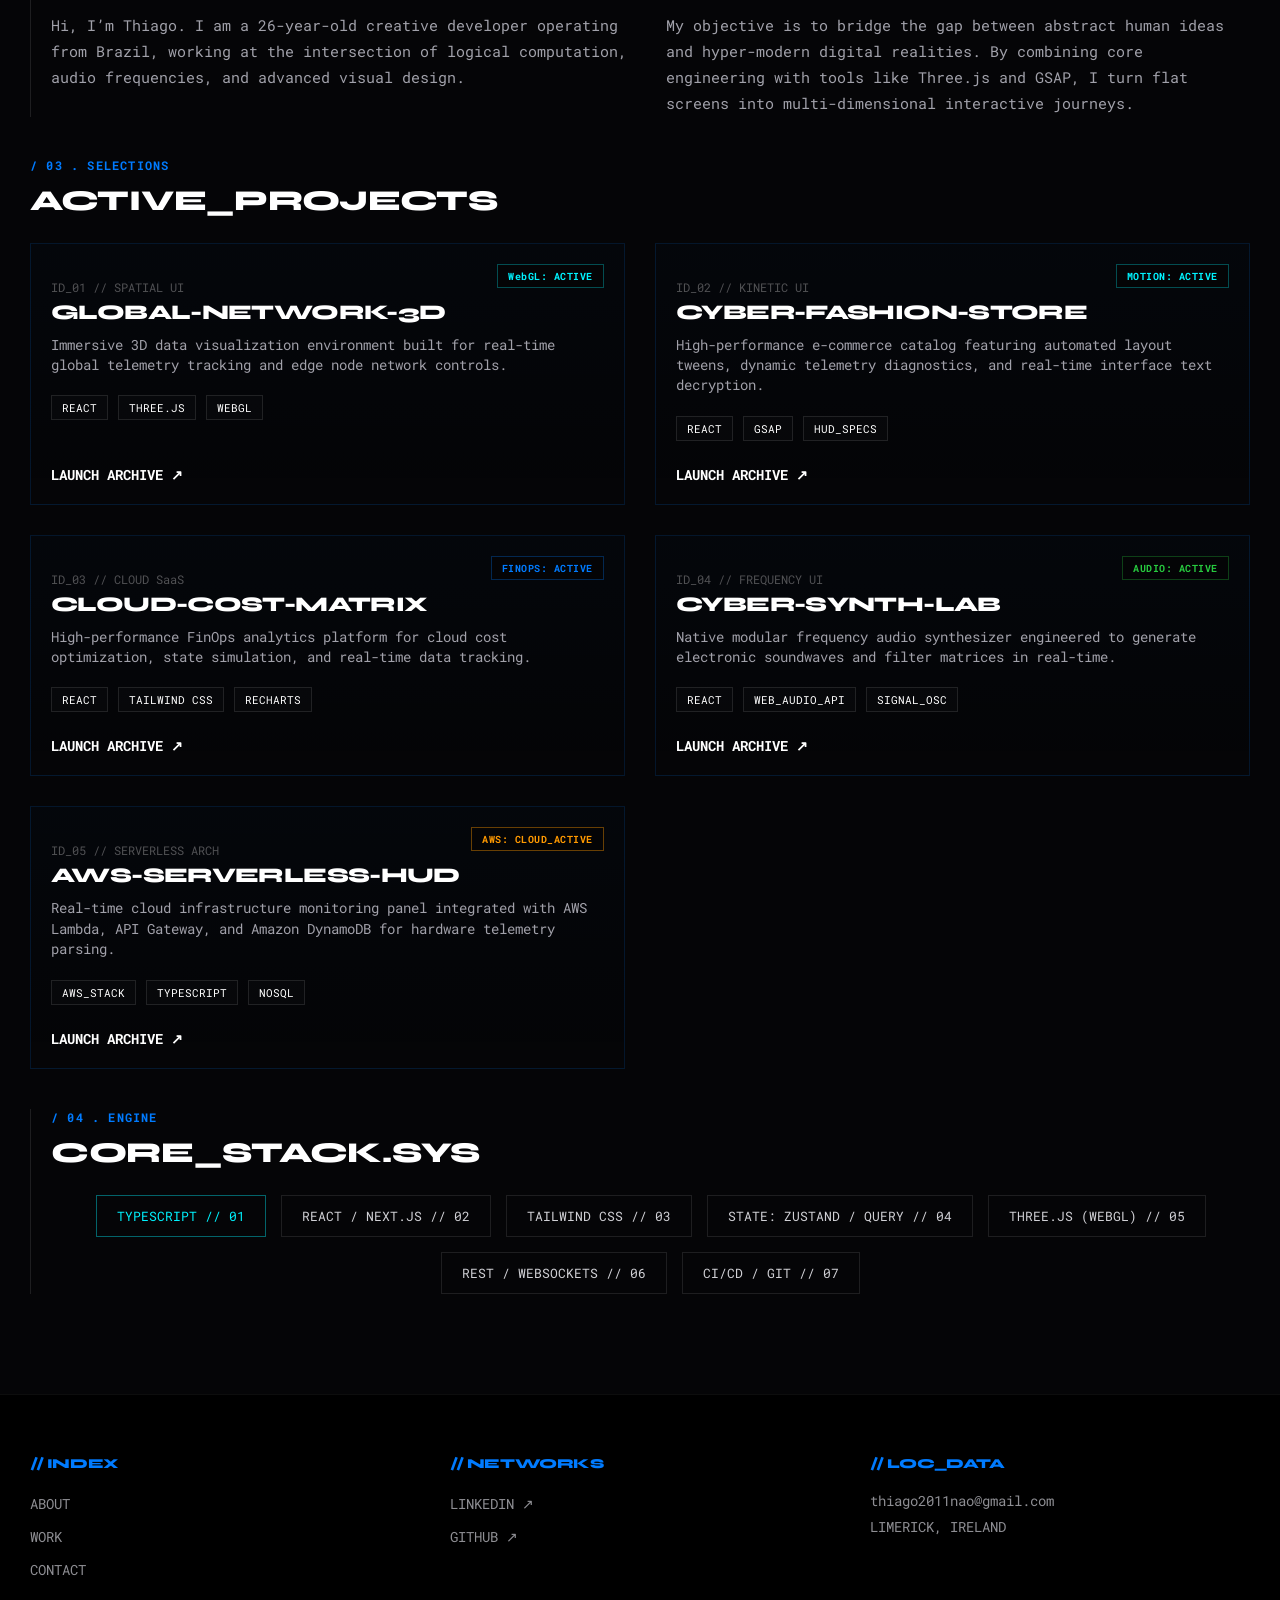
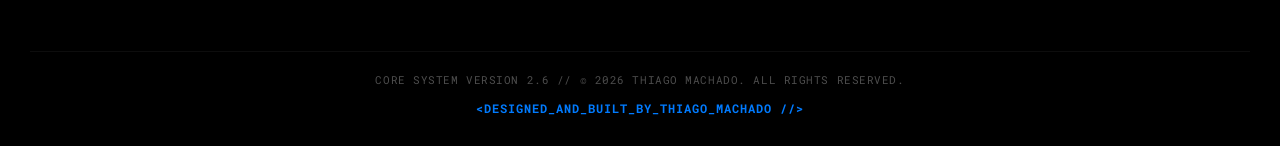
==== commit f2410649: "feat: complete cyberpunk portfolio upgrade (3D interactive globe, form automation, and global grid r" ====
--- a/index.html
+++ b/index.html
@@ -158,8 +158,8 @@
             <nav class="main-nav">
                 <ul>
                     <li><a href="index.html" class="active">[ 01 // HOME ]</a></li>
-                    <li><a href="#about">[ 02 // ABOUT ]</a></li>
-                    <li><a href="projects.html">[ 03 // WORK ]</a></li>
+                    <li><a href="about.html">[ 02 // ABOUT ]</a></li>
+                    <li><a href="#projects">[ 03 // WORK ]</a></li>
                     <li><a href="contact.html">[ 04 // CONTACT ]</a></li>
                 </ul>
             </nav>
@@ -181,7 +181,7 @@
                 Building immersive digital architecture, advanced web ecosystems, and highly interactive user environments using spatial 3D graphics.
             </p>
             <div class="cta-wrapper">
-                <a href="projects.html" class="cta-button">
+                <a href="#projects" class="cta-button">
                     <span class="btn-text">INITIALIZE EXPERIENCE</span>
                     <span class="btn-arrow">→</span>
                 </a>
@@ -324,16 +324,16 @@
             <div class="footer-col">
                 <h4>// INDEX</h4>
                 <ul>
-                    <li><a href="#about">ABOUT</a></li>
-                    <li><a href="projects.html">WORK</a></li>
+                    <li><a href="about.html">ABOUT</a></li>
+                    <li><a href="#projects">WORK</a></li>
                     <li><a href="contact.html">CONTACT</a></li>
                 </ul>
             </div>
             <div class="footer-col">
                 <h4>// NETWORKS</h4>
                 <ul>
-                    <li><a href="#">LINKEDIN ↗</a></li>
-                    <li><a href="#">GITHUB ↗</a></li>
+                    <li><a href="https://www.linkedin.com/in/thiago-machado-7018361ba/">LINKEDIN ↗</a></li>
+                    <li><a href="https://github.com/thiagopetronilo">GITHUB ↗</a></li>
                 </ul>
             </div>
             <div class="footer-col">
--- a/style.css
+++ b/style.css
@@ -12,7 +12,6 @@
 }
 
 body {
-    /* Fontes mono-espaçadas e geométricas dão o ar de sistema operacional futurista */
     font-family: 'Roboto Mono', monospace; 
     background-color: #050507; /* Preto profundo "OLED" */
     color: #d1d1d6;
@@ -51,7 +50,7 @@
     color: #ffffff;
 }
 
-/* Layout Grid Central */
+/* Layout Grid Central - Base Responsiva */
 .grid-container {
     display: grid;
     grid-template-columns: repeat(12, 1fr);
@@ -84,7 +83,7 @@
    ========================================================================== */
 #main-header {
     background-color: rgba(5, 5, 7, 0.7);
-    backdrop-filter: blur(12px); /* Efeito de vidro borrado */
+    backdrop-filter: blur(12px); 
     -webkit-backdrop-filter: blur(12px);
     border-bottom: 1px solid rgba(255, 255, 255, 0.05);
     position: fixed;
@@ -137,6 +136,10 @@
     text-shadow: 0 0 10px rgba(255,255,255,0.3);
 }
 
+.menu-checkbox {
+    display: none;
+}
+
 /* ==========================================================================
    HERO SECTION
    ========================================================================== */
@@ -155,14 +158,14 @@
 }
 
 .hero-title {
-    font-size: clamp(3rem, 8vw, 7rem); /* Escala perfeitamente conforme o tamanho da tela */
+    font-size: clamp(2.5rem, 7vw, 6.5rem); 
     line-height: 0.9;
     margin-bottom: 30px;
 }
 
 .hero-title .highlight {
     color: transparent;
-    -webkit-text-stroke: 1px #fff; /* Texto vazado estilo UNVRS */
+    -webkit-text-stroke: 1px #fff; 
 }
 
 .hero-visual-container {
@@ -178,7 +181,6 @@
     align-items: center;
 }
 
-/* Linha horizontal de scan hacker simulada */
 .glitch-scanner {
     position: absolute;
     top: 0; left: 0; width: 100%; height: 2px;
@@ -209,7 +211,6 @@
     margin-bottom: 40px;
 }
 
-/* Botão Estilo Terminal Interativo */
 .cta-button {
     display: inline-flex;
     align-items: center;
@@ -277,24 +278,6 @@
     transform: translateY(-5px);
 }
 
-.project-img-container {
-    position: relative;
-    overflow: hidden;
-    border: 1px solid rgba(255, 255, 255, 0.05);
-    margin-bottom: 20px;
-}
-
-.card-overlay-data {
-    position: absolute;
-    bottom: 10px;
-    right: 10px;
-    background: rgba(0,0,0,0.8);
-    font-size: 0.65rem;
-    padding: 4px 8px;
-    border: 1px solid rgba(255,255,255,0.2);
-    color: #007BFF;
-}
-
 .project-num {
     font-size: 0.75rem;
     color: rgba(255,255,255,0.3);
@@ -328,20 +311,6 @@
     background: rgba(255,255,255,0.01);
 }
 
-.view-project-link {
-    font-size: 0.8rem;
-    color: #fff;
-    text-decoration: none;
-    font-weight: bold;
-    display: inline-block;
-    transition: color 0.3s;
-}
-
-.view-project-link:hover {
-    color: #007BFF;
-}
-
-/* Modificação sutil para destacar visualmente o painel FinOps na lista */
 .highlight-panel {
     border: 1px solid rgba(0, 123, 255, 0.15) !important;
     background: linear-gradient(180deg, rgba(0, 123, 255, 0.02) 0%, rgba(0, 0, 0, 0) 100%);
@@ -437,7 +406,7 @@
 }
 
 /* ==========================================================================
-   TERMINAL OVERLAY INTERACTIVE MECHANICS (MECÂNICA DO LOG)
+   TERMINAL OVERLAY INTERACTIVE MECHANICS
    ========================================================================== */
 .terminal-overlay {
     position: fixed;
@@ -451,7 +420,7 @@
     display: flex;
     justify-content: center;
     align-items: center;
-    z-index: 9999; /* Garante que fica por cima absoluto de tudo */
+    z-index: 9999; 
     transition: opacity 0.3s ease;
 }
 
@@ -462,7 +431,7 @@
 }
 
 .terminal-content {
-    width: 90%;
+    width: 95%;
     max-width: 650px;
     background: #0c0c12;
     border: 1px solid rgba(0, 123, 255, 0.3);
@@ -508,78 +477,8 @@
     font-size: 0.8rem;
     color: #a1a1aa;
     line-height: 1.5;
-    white-space: nowrap;
-    overflow: hidden;
-}
-
-/* ==========================================================================
-   MEDIA QUERIES (RESPONSIVIDADE)
-   ========================================================================== */
-@media (max-width: 900px) {
-    .about-container {
-        grid-template-columns: 1fr;
-    }
-    .projects-grid {
-        grid-template-columns: 1fr;
-    }
-    .footer-grid {
-        grid-template-columns: 1fr;
-        gap: 30px;
-    }
-}
-
-@media (max-width: 600px) {
-    .header-container { padding: 0 20px; }
-    
-    .hamburger-icon {
-        display: flex;
-        flex-direction: column;
-        gap: 6px;
-        cursor: pointer;
-        z-index: 110;
-    }
-    .hamburger-icon .line {
-        display: block;
-        width: 25px;
-        height: 1px;
-        background-color: #fff;
-        transition: 0.3s;
-    }
-    
-    .main-nav {
-        display: none;
-        width: 100vw;
-        height: 100vh;
-        position: fixed;
-        top: 0; left: 0;
-        background-color: rgba(5, 5, 7, 0.98);
-        backdrop-filter: blur(20px);
-        align-items: center;
-        justify-content: center;
-        z-index: 105;
-    }
-    
-    .main-nav ul {
-        flex-direction: column;
-        align-items: center;
-        gap: 40px;
-    }
-    
-    .main-nav ul li a {
-        font-size: 1.2rem;
-    }
-
-    .menu-checkbox:checked ~ .main-nav {
-        display: flex;
-    }
-    
-    .menu-checkbox:checked ~ .hamburger-icon .line:nth-child(1) {
-        transform: translateY(3.5px) rotate(45deg);
-    }
-    .menu-checkbox:checked ~ .hamburger-icon .line:nth-child(2) {
-        transform: translateY(-3.5px) rotate(-45deg);
-    }
-}
+}
+
 /* ==========================================================================
    PROJECT METADATA MODAL (BOX DE INFORMAÇÕES)
    ========================================================================== */
@@ -595,11 +494,11 @@
     display: flex;
     justify-content: center;
     align-items: center;
-    z-index: 10000; /* Acima do header fixo */
+    z-index: 10000; 
 }
 
 .project-modal-content {
-    width: 90%;
+    width: 95%;
     max-width: 600px;
     background: #0b0b0e;
     border: 1px solid rgba(255, 255, 255, 0.08);
@@ -614,7 +513,6 @@
     display: none !important;
 }
 
-/* Botão de Fechar Estilo Sistema Operacional */
 .modal-close-btn {
     position: absolute;
     top: 20px;
@@ -626,7 +524,7 @@
 }
 
 .modal-close-btn:hover {
-    color: #ff5f56; /* Tom vermelho de alerta ao cancelar */
+    color: #ff5f56; 
 }
 
 .modal-meta {
@@ -645,7 +543,6 @@
     padding-bottom: 15px;
 }
 
-/* Área de Rolagem de Texto */
 .modal-scroll-area {
     max-height: 350px;
     overflow-y: auto;
@@ -653,7 +550,6 @@
     margin-bottom: 30px;
 }
 
-/* Customização sutil do scrollbar interno do box */
 .modal-scroll-area::-webkit-scrollbar {
     width: 4px;
 }
@@ -695,7 +591,6 @@
     color: #007BFF;
 }
 
-/* Botão de Redirecionamento da Vercel */
 .modal-live-btn {
     display: block;
     width: 100%;
@@ -715,4 +610,134 @@
     background: transparent;
     color: #ffffff;
     box-shadow: 0 0 20px rgba(255, 255, 255, 0.1);
+}
+
+/* ==========================================================================
+   ⚡ SYSTEM BREAKPOINTS (MEDIA QUERIES) ⚡
+   ========================================================================== */
+
+/* 1. DISPOSITIVOS MÉDIOS / PORTÁTEIS (TABLETS - max-width: 1024px) */
+@media (max-width: 1024px) {
+    .grid-container {
+        padding: 0 24px;
+        gap: 30px 15px;
+    }
+
+    .about-container {
+        grid-template-columns: 1.1fr 0.9fr; /* Mantém lado a lado, mas reduz compressão */
+        gap: 24px;
+    }
+
+    .projects-grid {
+        grid-template-columns: repeat(2, 1fr); /* Mantém 2 colunas firmes no tablet */
+        gap: 20px;
+    }
+
+    .footer-grid {
+        grid-template-columns: repeat(3, 1fr); /* Mantém as 3 colunas de dados visíveis */
+        gap: 20px;
+    }
+}
+
+/* 2. DISPOSITIVOS PEQUENOS (PHONES EM LANDSCAPE / MINIS - max-width: 900px) */
+@media (max-width: 900px) {
+    .about-container {
+        grid-template-columns: 1fr; /* Biografia quebra para coluna única */
+    }
+
+    .footer-grid {
+        grid-template-columns: 1fr; /* Links do rodapé empilham perfeitamente */
+        gap: 30px;
+    }
+}
+
+/* 3. DISPOSITIVOS MÓVEIS (SMARTPHONES - max-width: 600px) */
+@media (max-width: 600px) {
+    .grid-container {
+        padding: 0 16px; /* Reduz margens externas para aproveitar a tela */
+        margin: 40px auto;
+    }
+
+    .projects-grid {
+        grid-template-columns: 1fr; /* Cards de projetos tomam 100% da largura em coluna */
+        gap: 25px;
+    }
+
+    .tech-border {
+        border-left: none;
+        border-top: 1px solid rgba(255, 255, 255, 0.1); /* Transiciona borda vertical para horizontal */
+        padding-left: 0;
+        padding-top: 15px;
+    }
+
+    .hero-section {
+        padding-top: 80px;
+    }
+
+    .hero-visual-container {
+        max-width: 100%; /* Imagem do Scanner expande sem quebrar limites */
+    }
+
+    .project-modal-content {
+        padding: 24px 16px; /* Modais ficam confortáveis no toque */
+        width: 95%;
+    }
+
+    .modal-project-title {
+        font-size: 1.4rem;
+    }
+
+    /* MECÂNICA HUD: MENU MOBILE DE ALTA PERFORMANCE */
+    .hamburger-icon {
+        display: flex;
+        flex-direction: column;
+        gap: 6px;
+        cursor: pointer;
+        z-index: 110;
+    }
+
+    .hamburger-icon .line {
+        display: block;
+        width: 24px;
+        height: 1px;
+        background-color: #fff;
+        transition: transform 0.3s cubic-bezier(0.16, 1, 0.3, 1);
+    }
+    
+    .main-nav {
+        display: none;
+        width: 100vw;
+        height: 100vh;
+        position: fixed;
+        top: 0; left: 0;
+        background-color: rgba(5, 5, 7, 0.98);
+        backdrop-filter: blur(20px);
+        -webkit-backdrop-filter: blur(20px);
+        align-items: center;
+        justify-content: center;
+        z-index: 105;
+    }
+    
+    .main-nav ul {
+        flex-direction: column;
+        align-items: center;
+        gap: 40px;
+    }
+    
+    .main-nav ul li a {
+        font-size: 1.2rem;
+    }
+
+    /* Ativação do Menu via Checkbox Native */
+    .menu-checkbox:checked ~ .main-nav {
+        display: flex;
+    }
+    
+    /* Animação Tática Cross do Hamburger */
+    .menu-checkbox:checked ~ .hamburger-icon .line:nth-child(1) {
+        transform: translateY(3.5px) rotate(45deg);
+    }
+    .menu-checkbox:checked ~ .hamburger-icon .line:nth-child(2) {
+        transform: translateY(-3.5px) rotate(-45deg);
+    }
 }
